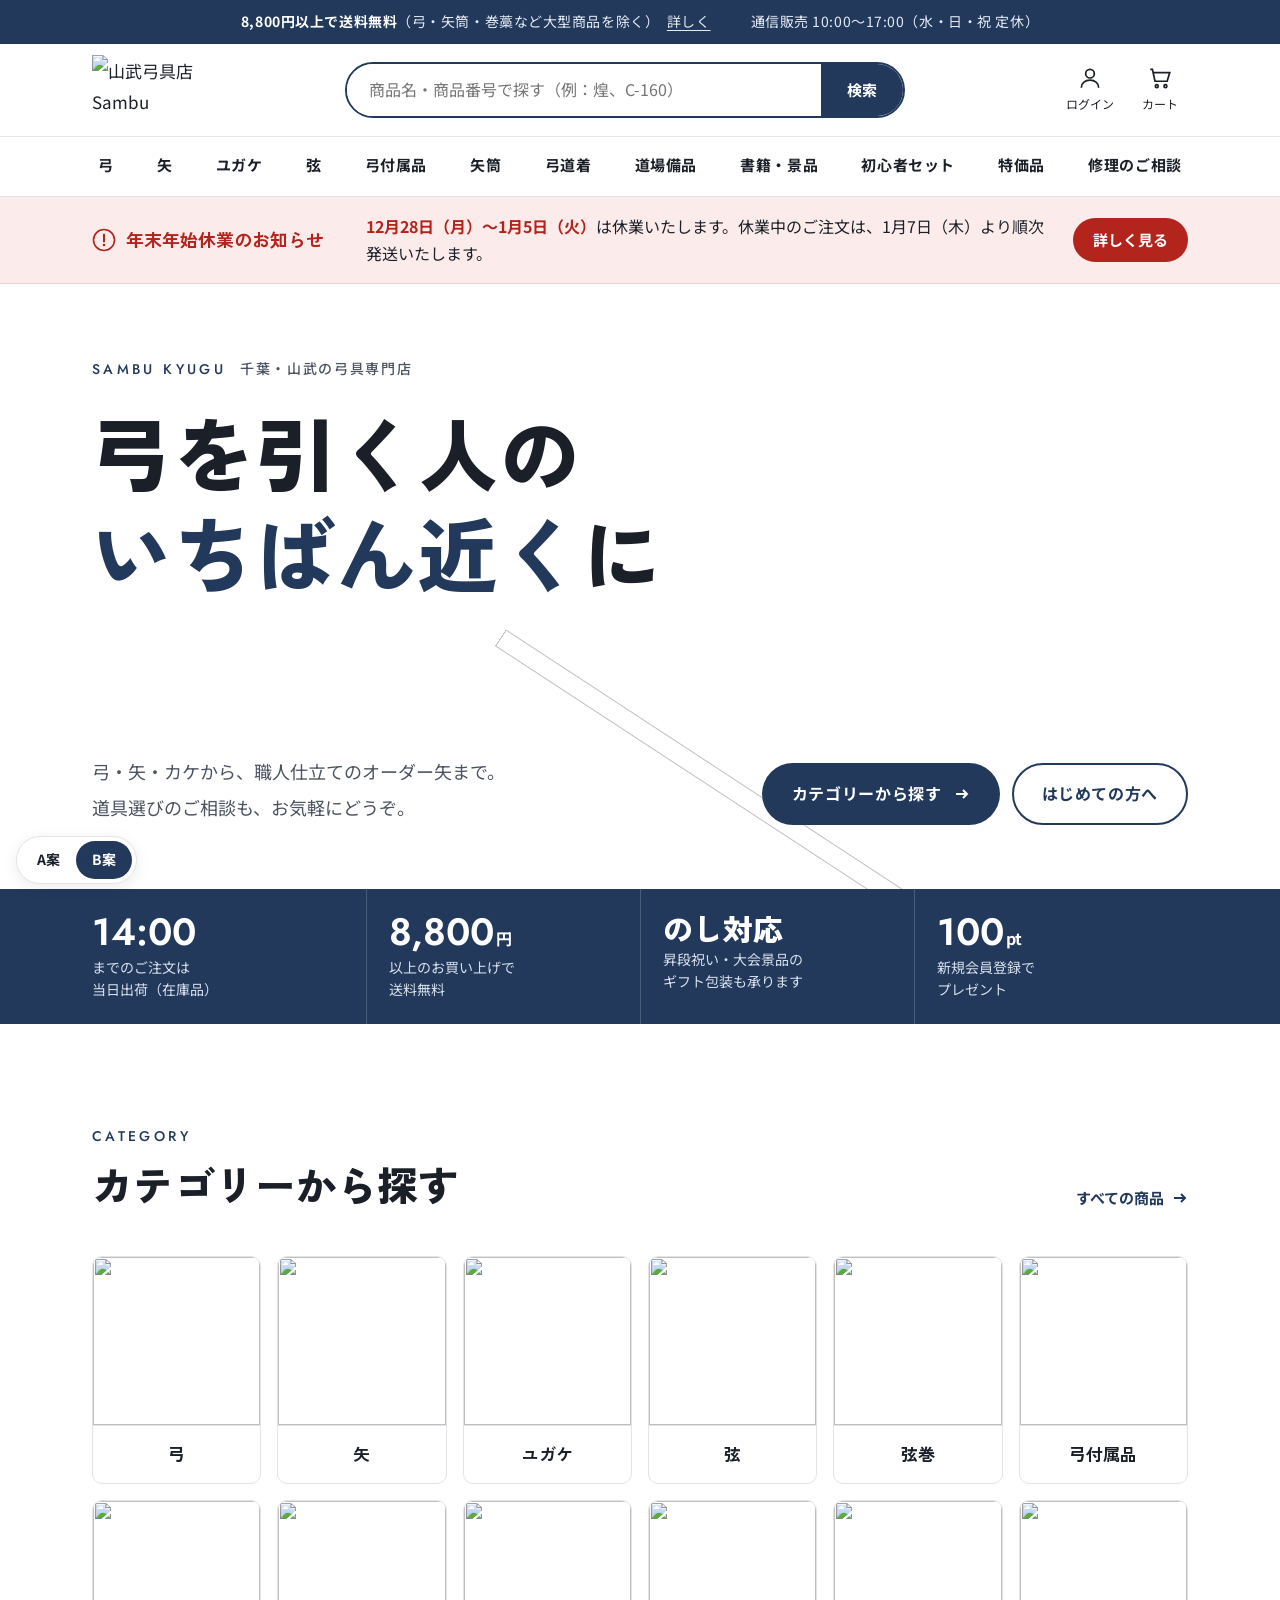
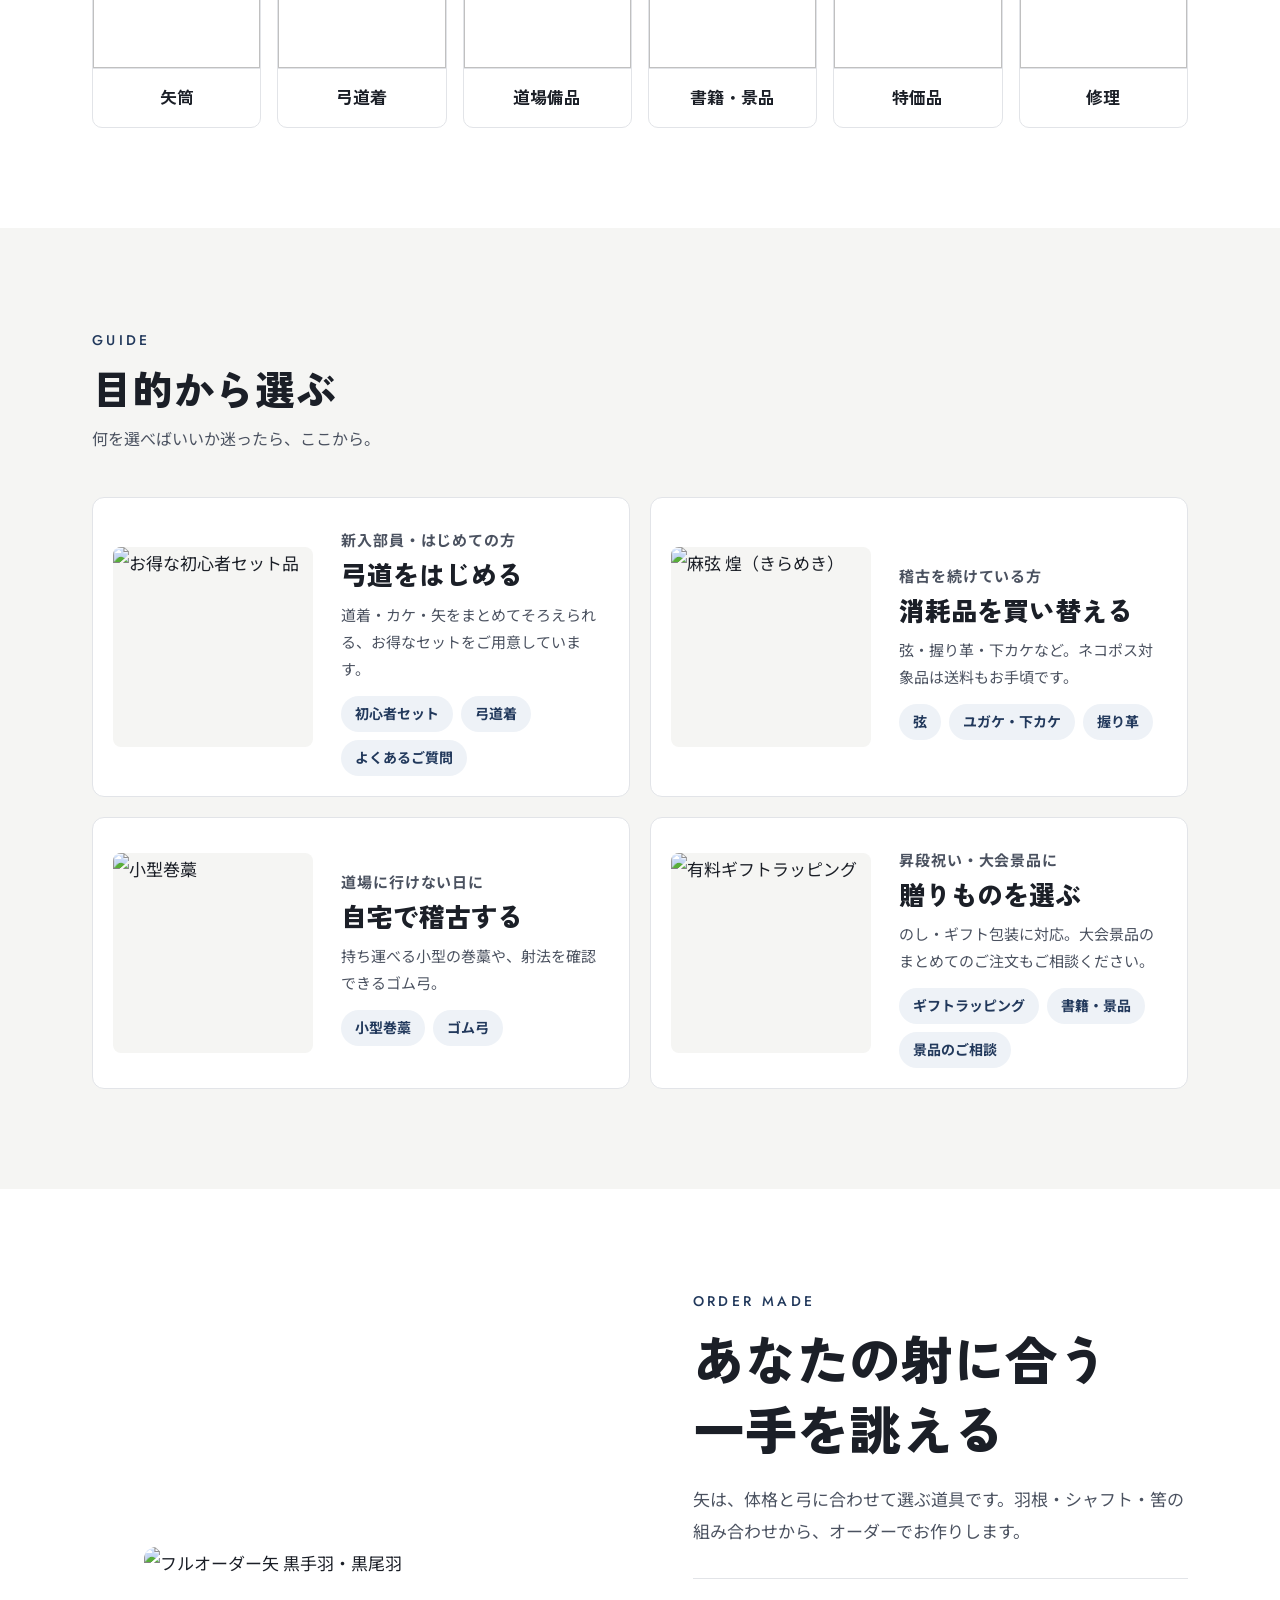
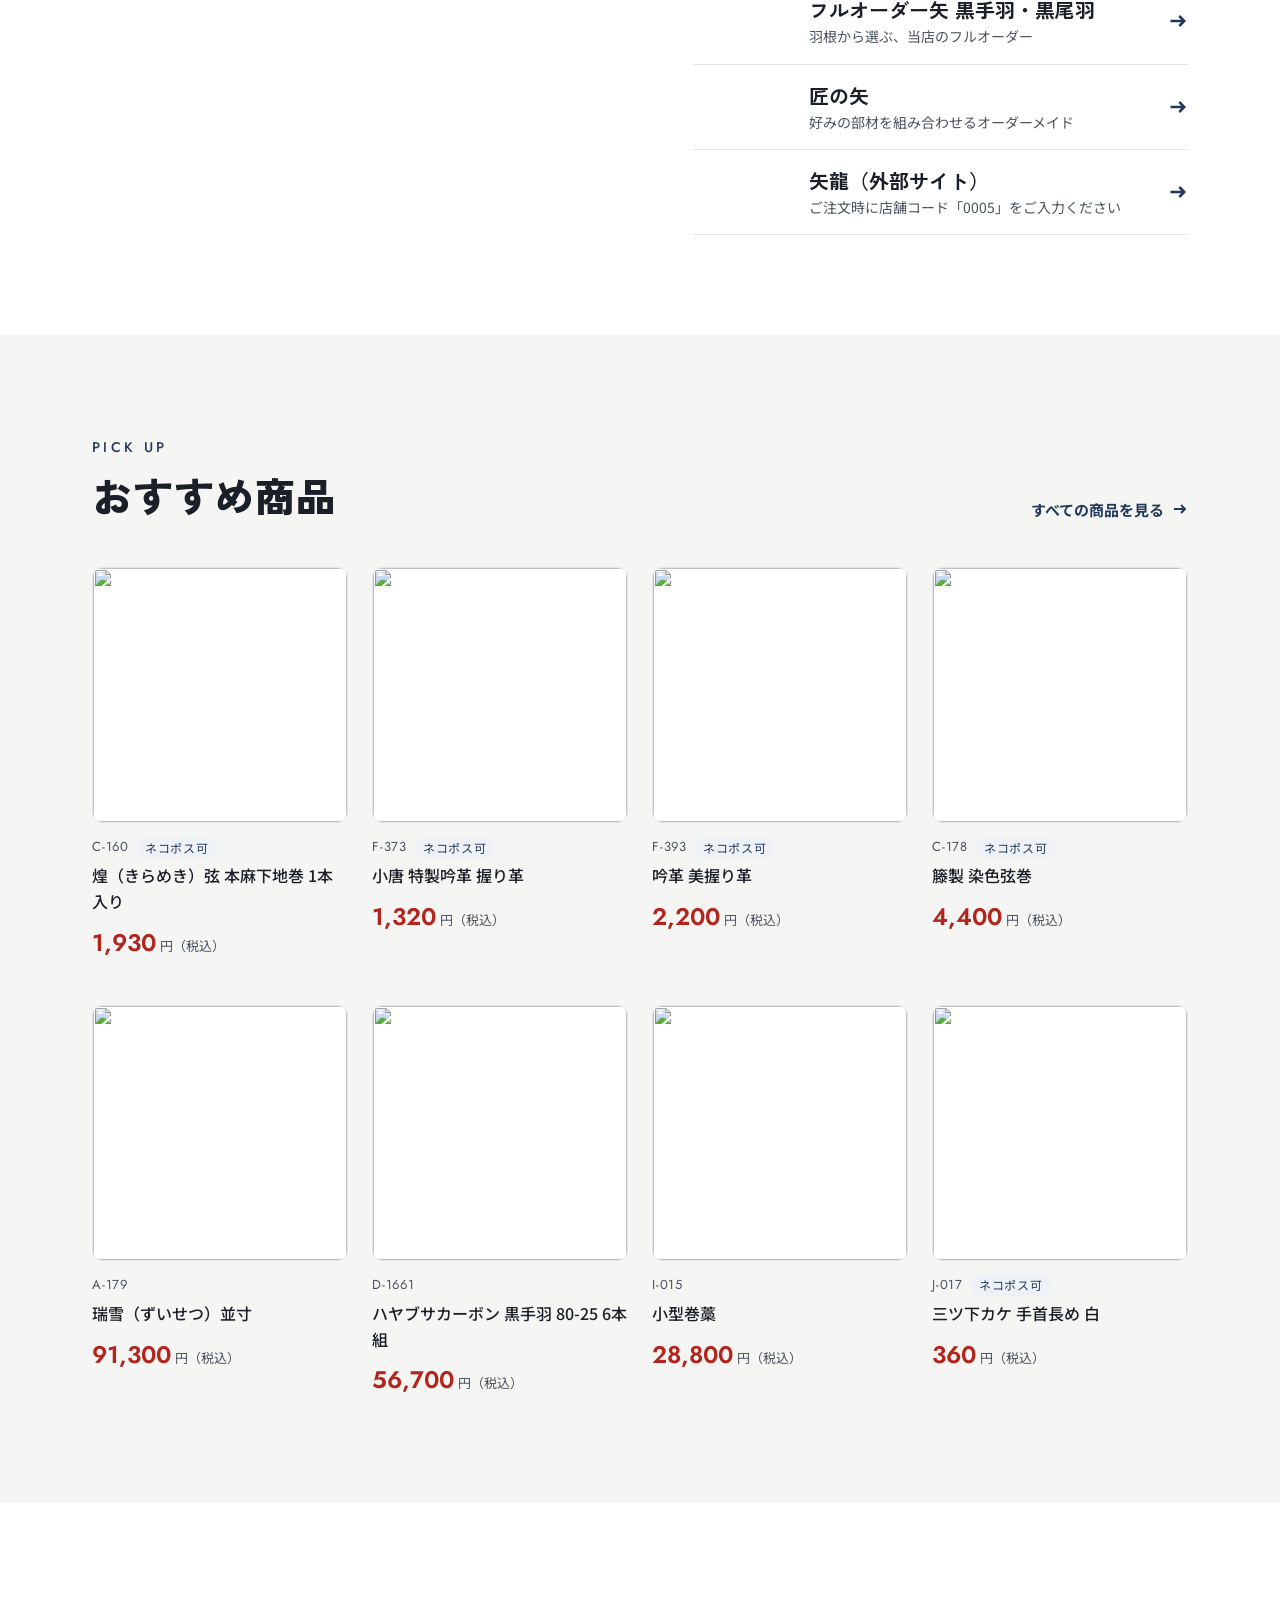
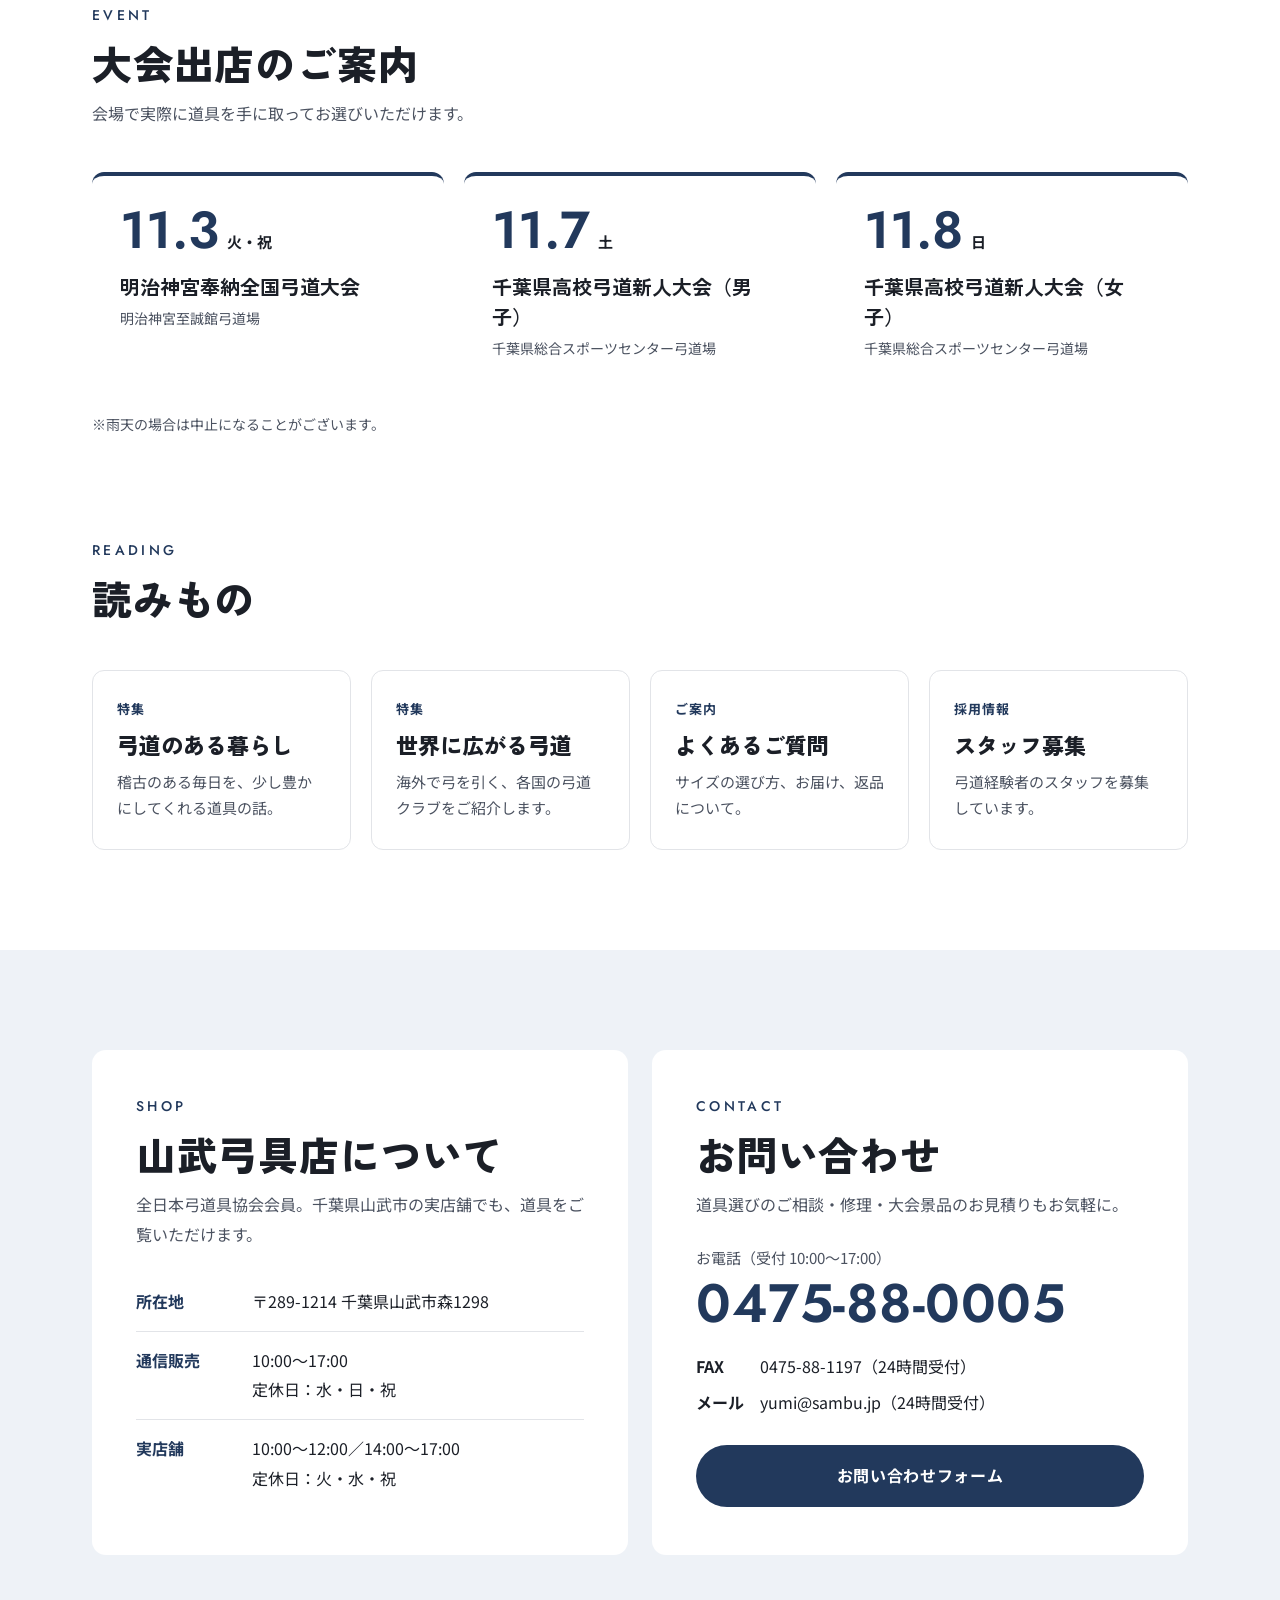
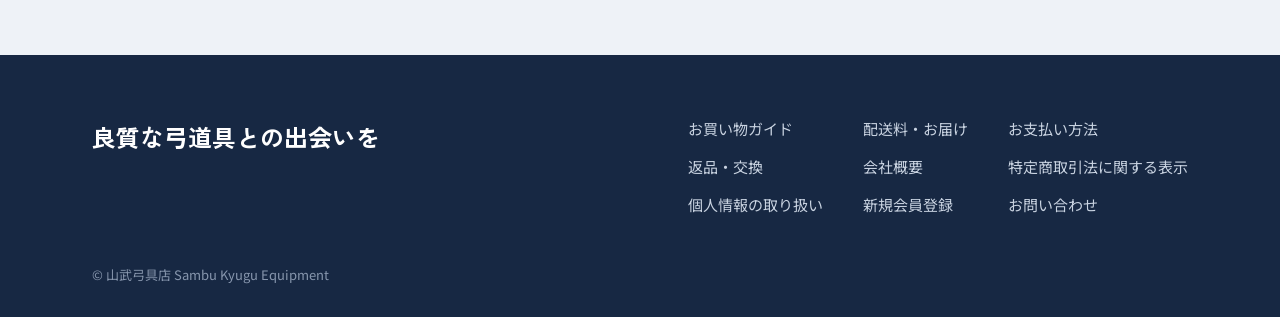
==== b.html @ 07ec1d7b "feat: トップページ リニューアル案Bを追加 白×藍・ゴシックの明るい案。矢が画面を横切るFV、検索を主役にしたヘッダー、 カテゴリーを先頭に配置。A案（index.html）はそのまま残す。  " ====
<!DOCTYPE html>
<html lang="ja">
<head>
<meta charset="UTF-8">
<meta name="viewport" content="width=device-width, initial-scale=1">
<title>弓具の通販 山武弓具店（さんぶきゅうぐてん）｜トップページ リニューアル案 B</title>
<!--
  山武弓具店 トップページ リニューアル案 B
  ・A案（index.html）＝生成り×墨×朱・明朝の格調タイプ
  ・B案（このファイル）＝白×藍・ゴシックで明るく、商品にすぐたどり着けるタイプ
  ・構成要素（お知らせ枠・検索・カテゴリー等）はA案と共通。ショップサーブへの載せ方も同じ
-->
<link rel="preconnect" href="https://fonts.googleapis.com">
<link rel="preconnect" href="https://fonts.gstatic.com" crossorigin>
<link href="https://fonts.googleapis.com/css2?family=Jost:wght@400;500;600&family=Noto+Sans+JP:wght@400;500;700&family=Zen+Kaku+Gothic+New:wght@500;700;900&display=swap" rel="stylesheet">
<style>
:root{
  --ink:#1b1f27;
  --ink-soft:#4b5260;
  --ai:#22395c;
  --ai-deep:#172843;
  --ai-pale:#eef2f7;
  --gray:#f5f5f3;
  --line:#e2e4e8;
  --shu:#b3241c;
  --head:"Zen Kaku Gothic New","Noto Sans JP",sans-serif;
  --sans:"Noto Sans JP",sans-serif;
  --num:"Jost","Noto Sans JP",sans-serif;
  --wrap:1160px;
}
*{box-sizing:border-box;margin:0;padding:0}
html{scroll-behavior:smooth}
body{font-family:var(--sans);font-size:17px;line-height:1.85;color:var(--ink);background:#fff;-webkit-font-smoothing:antialiased}
img{max-width:100%;height:auto;display:block}
a{color:inherit;text-decoration:none}
ul,ol{list-style:none}
.wrap{max-width:var(--wrap);margin:0 auto;padding:0 32px}
.pc{display:inline}.sp{display:none}

/* ---------- お知らせ帯 ---------- */
.notice{background:var(--ai);color:#e6ecf5;font-size:14px;letter-spacing:.04em}
.notice .wrap{display:flex;justify-content:center;gap:40px;padding-top:9px;padding-bottom:9px}
.notice b{color:#fff;font-weight:700}
.notice a{text-decoration:underline;text-underline-offset:3px}

/* ---------- ヘッダー（検索を主役に） ---------- */
.header{background:#fff;border-bottom:1px solid var(--line)}
.header__in{display:grid;grid-template-columns:auto 1fr auto;align-items:center;gap:40px;height:92px}
.header__logo img{height:70px;width:auto}
.header__search{display:flex;max-width:560px;width:100%;justify-self:center;border:2px solid var(--ai);border-radius:999px;overflow:hidden}
.header__search input{flex:1;border:0;font:inherit;font-size:16px;padding:11px 22px;min-width:0;background:#fff}
.header__search button{border:0;background:var(--ai);color:#fff;font:inherit;font-size:15px;font-weight:700;padding:0 26px;cursor:pointer}
.header__util{display:flex;gap:8px;align-items:center}
.header__util a{display:flex;flex-direction:column;align-items:center;font-size:12px;gap:2px;padding:6px 10px;border-radius:6px}
.header__util a:hover{background:var(--ai-pale)}
.header__util svg{width:26px;height:26px}
.header__cart{position:relative}
.menu-btn{display:none}
.gnav{background:#fff;border-bottom:1px solid var(--line)}
.gnav ul{display:flex;justify-content:space-between}
.gnav a{display:block;padding:14px 6px;font-size:15px;font-weight:700;letter-spacing:.04em;border-bottom:3px solid transparent;transition:border-color .2s,color .2s}
.gnav a:hover{color:var(--ai);border-bottom-color:var(--ai)}

/* ---------- 臨時のお知らせ（休業・配送遅延） ---------- */
.alert[hidden]{display:none}
.alert{background:#fbeceb;color:var(--ink);border-bottom:1px solid #f0cfcc}
.alert__in{display:flex;align-items:center;gap:24px;padding-top:16px;padding-bottom:16px}
.alert__label{display:flex;align-items:center;gap:10px;flex:none;width:250px;font-family:var(--head);font-size:18px;font-weight:700;color:var(--shu);white-space:nowrap}
.alert__label svg{width:24px;height:24px;flex:none}
.alert__text{flex:1;font-size:16px;line-height:1.7}
.alert__text b{color:var(--shu)}
.alert__more{flex:none;font-size:15px;font-weight:700;color:#fff;background:var(--shu);padding:8px 20px;border-radius:999px;white-space:nowrap}
.alert--delay{background:var(--ai-pale);border-bottom-color:#d5deea}
.alert--delay .alert__label,.alert--delay .alert__text b{color:var(--ai)}
.alert--delay .alert__more{background:var(--ai)}
.alert--image{background:var(--gray)}
.alert--image a{display:block;max-width:var(--wrap);margin:0 auto}

/* ---------- FV：矢が画面を横切る ---------- */
.fv{position:relative;overflow:hidden;background:#fff;padding:72px 0 64px}
.fv__lead{font-family:var(--num);font-size:14px;font-weight:500;letter-spacing:.24em;color:var(--ai)}
.fv__lead span{font-family:var(--sans);letter-spacing:.12em;color:var(--ink-soft);margin-left:14px}
.fv__title{font-family:var(--head);font-weight:900;font-size:80px;line-height:1.25;letter-spacing:.02em;margin-top:18px}
.fv__title em{font-style:normal;color:var(--ai)}
.fv__band{position:relative;height:200px;margin:-56px 0 8px}
.fv__fly{position:absolute;inset:0;mix-blend-mode:multiply;animation:fly 1.1s cubic-bezier(.15,.75,.25,1) .3s both}
/* 写真は筈（羽根側）が右上・矢尻側が左下。213°回して矢尻を右へ向け、右端から画面の外へ抜けさせる */
.fv__fly img{position:absolute;left:44vw;top:50%;width:54vw;max-width:none;transform:translateY(-50%) rotate(213.2deg)}
.fv .wrap{position:relative;z-index:2}
@keyframes fly{from{transform:translateX(-40vw);opacity:0}50%{opacity:1}to{transform:none;opacity:1}}
.fv__foot{display:flex;justify-content:space-between;align-items:flex-end;gap:40px}
.fv__text{font-size:18px;line-height:2;color:var(--ink-soft)}
.fv__btns{display:flex;gap:12px;flex:none}
.btn{display:inline-flex;align-items:center;justify-content:center;gap:12px;font-size:16px;font-weight:700;letter-spacing:.04em;padding:16px 30px;border-radius:999px;transition:background .2s,color .2s}
.btn svg{width:16px;height:16px;transition:transform .2s}
.btn:hover svg{transform:translateX(4px)}
.btn--ai{background:var(--ai);color:#fff}
.btn--ai:hover{background:var(--ai-deep)}
.btn--line{border:2px solid var(--ai);color:var(--ai);padding:14px 28px}
.btn--line:hover{background:var(--ai);color:#fff}

/* ---------- 安心帯 ---------- */
.promise{background:var(--ai);color:#fff}
.promise ul{display:grid;grid-template-columns:repeat(4,1fr)}
.promise li{display:flex;flex-direction:column;gap:6px;padding:24px 22px;border-left:1px solid rgba(255,255,255,.18)}
.promise li:first-child{border-left:0;padding-left:0}
.promise .num{font-family:var(--num);font-size:38px;font-weight:600;line-height:1;white-space:nowrap}
.promise .num small{font-family:var(--sans);font-size:16px;font-weight:700;margin-left:2px}
.promise .num--jp{font-family:var(--head);font-size:30px;font-weight:900}
.promise p{font-size:14px;line-height:1.55;color:#d9e1ec}

/* ---------- セクション共通 ---------- */
.sec{padding:100px 0}
.sec--gray{background:var(--gray)}
.sec__head{display:flex;align-items:flex-end;justify-content:space-between;gap:24px;margin-bottom:44px}
.sec__en{font-family:var(--num);font-size:14px;font-weight:500;letter-spacing:.24em;color:var(--ai)}
.sec__title{font-family:var(--head);font-weight:900;font-size:40px;line-height:1.4;letter-spacing:.02em;margin-top:6px}
.sec__desc{font-size:16px;color:var(--ink-soft);margin-top:8px}
.more{font-size:15px;font-weight:700;color:var(--ai);display:inline-flex;align-items:center;gap:8px;white-space:nowrap}
.more svg{width:16px;height:16px}

/* ---------- カテゴリー（タイル） ---------- */
.cat__grid{display:grid;grid-template-columns:repeat(6,1fr);gap:16px}
.cat__grid a{display:block;background:#fff;border:1px solid var(--line);border-radius:10px;overflow:hidden;transition:border-color .2s,transform .2s}
.cat__grid a:hover{border-color:var(--ai);transform:translateY(-3px)}
.cat__grid .img{aspect-ratio:1;overflow:hidden}
.cat__grid img{width:100%;height:100%;object-fit:cover}
.cat__grid span{display:block;padding:12px 8px 14px;text-align:center;font-family:var(--head);font-weight:700;font-size:17px;border-top:1px solid var(--line)}

/* ---------- 目的から選ぶ ---------- */
.purpose__grid{display:grid;grid-template-columns:1fr 1fr;gap:20px}
.purpose__item{display:grid;grid-template-columns:200px 1fr;gap:28px;align-items:center;background:#fff;border:1px solid var(--line);border-radius:12px;padding:20px}
.purpose__img{aspect-ratio:1;border-radius:8px;overflow:hidden;background:var(--gray)}
.purpose__img img{width:100%;height:100%;object-fit:cover;transition:transform .5s}
.purpose__item:hover .purpose__img img{transform:scale(1.04)}
.purpose__for{font-size:14px;font-weight:700;color:var(--ai);letter-spacing:.06em}
.purpose__item h3{font-family:var(--head);font-size:26px;font-weight:900;line-height:1.45;margin-top:2px}
.purpose__item p{font-size:15px;line-height:1.8;color:var(--ink-soft);margin-top:8px}
.purpose__links{display:flex;flex-wrap:wrap;gap:8px;margin-top:14px}
.purpose__links a{font-size:14px;font-weight:700;color:var(--ai);background:var(--ai-pale);padding:5px 14px;border-radius:999px;transition:background .2s,color .2s}
.purpose__links a:hover{background:var(--ai);color:#fff}

/* ---------- オーダー矢 ---------- */
.order__in{display:grid;grid-template-columns:1.1fr 1fr;gap:56px;align-items:center}
.order__main{justify-self:center;max-width:440px;width:100%}
.order__main img{border-radius:12px;width:100%}
.order__title{font-family:var(--head);font-weight:900;font-size:52px;line-height:1.35;margin-top:8px}
.order__text{margin-top:20px;color:var(--ink-soft)}
.order__list{margin-top:32px;border-top:1px solid var(--line)}
.order__list a{display:grid;grid-template-columns:96px 1fr auto;gap:20px;align-items:center;padding:16px 0;border-bottom:1px solid var(--line)}
.order__list img{border-radius:8px}
.order__list h3{font-family:var(--head);font-size:20px;font-weight:700;line-height:1.5}
.order__list p{font-size:14px;color:var(--ink-soft);line-height:1.6}
.order__list svg{width:20px;height:20px;color:var(--ai);transition:transform .2s}
.order__list a:hover svg{transform:translateX(4px)}

/* ---------- おすすめ商品 ---------- */
.items{display:grid;grid-template-columns:repeat(4,1fr);gap:40px 24px}
.items a{display:block}
.items .img{aspect-ratio:1;background:#fff;border:1px solid var(--line);border-radius:10px;overflow:hidden}
.items .img img{width:100%;height:100%;object-fit:contain;transition:transform .4s}
.items a:hover .img img{transform:scale(1.04)}
.items .code{font-family:var(--num);font-size:13px;color:var(--ink-soft);letter-spacing:.06em;margin-top:12px;display:flex;gap:8px;align-items:center}
.items .tag{font-family:var(--sans);font-size:12px;color:var(--ai);background:var(--ai-pale);padding:0 8px;line-height:1.8;border-radius:999px}
.items h3{font-size:16px;font-weight:500;line-height:1.6;margin-top:4px;display:-webkit-box;-webkit-box-orient:vertical;-webkit-line-clamp:2;overflow:hidden}
.items .price{font-family:var(--num);font-size:24px;font-weight:600;margin-top:6px;color:var(--shu)}
.items .price small{font-family:var(--sans);font-size:13px;margin-left:4px;color:var(--ink-soft);font-weight:400}

/* ---------- 大会出店 ---------- */
.event__grid{display:grid;grid-template-columns:repeat(3,1fr);gap:20px}
.event__grid li{background:#fff;border-radius:12px;padding:28px 28px 30px;border-top:4px solid var(--ai)}
.event__date{font-family:var(--num);font-size:52px;font-weight:600;line-height:1;color:var(--ai)}
.event__date small{font-family:var(--sans);font-size:15px;font-weight:700;margin-left:8px;color:var(--ink)}
.event__name{font-family:var(--head);font-size:20px;font-weight:700;line-height:1.5;margin-top:16px}
.event__place{font-size:14px;color:var(--ink-soft);margin-top:4px}
.event__note{margin-top:20px;font-size:14px;color:var(--ink-soft)}

/* ---------- 読みもの ---------- */
.read__grid{display:grid;grid-template-columns:repeat(4,1fr);gap:20px}
.read__grid a{display:flex;flex-direction:column;gap:8px;padding:26px 24px 28px;border:1px solid var(--line);border-radius:12px;transition:border-color .2s}
.read__grid a:hover{border-color:var(--ai)}
.read__grid .kind{font-size:13px;font-weight:700;color:var(--ai);letter-spacing:.08em}
.read__grid h3{font-family:var(--head);font-size:22px;font-weight:900;line-height:1.45}
.read__grid p{font-size:15px;color:var(--ink-soft);line-height:1.75}

/* ---------- 店舗・お問い合わせ ---------- */
.shop{background:var(--ai-pale)}
.shop__in{display:grid;grid-template-columns:1fr 1fr;gap:24px}
.shop__box{background:#fff;border-radius:14px;padding:44px 44px 48px}
.shop__table{margin-top:24px}
.shop__table div{display:grid;grid-template-columns:100px 1fr;gap:16px;padding:14px 0;border-bottom:1px solid var(--line);font-size:16px}
.shop__table div:last-child{border-bottom:0}
.shop__table dt{font-weight:700;color:var(--ai)}
.shop__tel{margin-top:24px}
.shop__tel .label{font-size:15px;color:var(--ink-soft)}
.shop__tel .num{font-family:var(--num);font-size:54px;font-weight:600;letter-spacing:.01em;line-height:1.2;display:block;color:var(--ai)}
.shop__sub{margin-top:16px;display:grid;gap:6px;font-size:16px}
.shop__sub span{display:inline-block;width:64px;font-weight:700}
.shop__box .btn{margin-top:28px;width:100%}

/* ---------- フッター ---------- */
.footer{background:var(--ai-deep);color:#c9d3e1;padding:60px 0 30px;font-size:15px}
.footer__in{display:flex;justify-content:space-between;gap:40px;flex-wrap:wrap}
.footer__copy{font-family:var(--head);font-size:24px;font-weight:700;color:#fff}
.footer__links{display:grid;grid-template-columns:repeat(3,auto);gap:10px 40px}
.footer__links a:hover{color:#fff}
.footer small{display:block;margin-top:44px;font-size:13px;color:#8796ad}

/* 打合せ用：A案・B案の切り替え（本番では削除） */
.switch{position:fixed;left:16px;bottom:16px;z-index:60;display:flex;background:#fff;border:1px solid var(--line);border-radius:999px;padding:4px;font-size:14px;font-weight:700;box-shadow:0 4px 16px rgba(0,0,0,.08)}
.switch a{padding:6px 16px;border-radius:999px}
.switch .is-current{background:var(--ai);color:#fff}

/* ================= スマホ ================= */
@media (max-width:767px){
  body{font-size:16px}
  .wrap{padding:0 20px}
  .pc{display:none}.sp{display:inline}

  .notice{font-size:13px}
  .notice .wrap{flex-direction:column;gap:0;text-align:center;padding-top:6px;padding-bottom:6px}
  .notice .wrap > span:last-child{display:none}

  #top{position:sticky;top:0;z-index:50}
  .header__in{grid-template-columns:auto 1fr;height:64px;gap:12px}
  .header__logo img{height:48px}
  .header__search{display:none}
  .header__util{justify-self:end;gap:0}
  .header__util .txt{display:none}
  .header__util a{padding:8px}
  .menu-btn{display:flex;flex-direction:column;justify-content:center;gap:6px;width:44px;height:44px;border:0;background:none;cursor:pointer;padding:10px}
  .menu-btn i{display:block;height:2px;background:var(--ink);transition:transform .25s,opacity .25s}
  .is-open .menu-btn i:nth-child(1){transform:translateY(8px) rotate(45deg)}
  .is-open .menu-btn i:nth-child(2){opacity:0}
  .is-open .menu-btn i:nth-child(3){transform:translateY(-8px) rotate(-45deg)}
  .sp-search{display:flex;margin:0 20px 12px;border:2px solid var(--ai);border-radius:999px;overflow:hidden}
  .sp-search input{flex:1;border:0;font:inherit;font-size:16px;padding:9px 16px;min-width:0}
  .sp-search button{border:0;background:var(--ai);color:#fff;font:inherit;font-weight:700;padding:0 18px}

  .gnav{display:none;position:fixed;top:64px;left:0;right:0;bottom:0;overflow-y:auto;z-index:49;border:0}
  .is-open .gnav{display:block}
  .gnav .wrap{padding:0}
  .gnav ul{display:grid;grid-template-columns:1fr 1fr}
  .gnav li{border-top:1px solid var(--line)}
  .gnav li:nth-child(odd){border-right:1px solid var(--line)}
  .gnav a{padding:16px 20px;font-size:16px;border-bottom:0}

  .alert__in{flex-wrap:wrap;gap:6px 16px;padding-top:14px;padding-bottom:16px}
  .alert__label{width:100%;font-size:17px}
  .alert__text{flex:1 1 100%;font-size:15px}
  .alert__more{margin-top:4px}

  .fv{padding:40px 0 48px}
  .fv__lead span{display:block;margin:4px 0 0}
  .fv__title{font-size:44px;line-height:1.3;margin-top:14px}
  .fv__band{height:170px;margin:0 0 4px}
  .fv__fly img{left:14vw;width:104vw}
  .fv__foot{flex-direction:column;align-items:stretch;gap:24px}
  .fv__text{font-size:16px}
  .fv__btns{flex-direction:column}

  .promise ul{grid-template-columns:1fr 1fr}
  .promise li{flex-direction:column;align-items:flex-start;gap:6px;padding:20px 14px;border-left:0}
  .promise li:nth-child(odd){border-right:1px solid rgba(255,255,255,.18);padding-left:0}
  .promise li:nth-child(-n+2){border-bottom:1px solid rgba(255,255,255,.18)}
  .promise .num{font-size:30px}
  .promise .num--jp{font-size:24px}
  .promise p{font-size:13px}

  .sec{padding:72px 0}
  .sec__head{flex-direction:column;align-items:flex-start;margin-bottom:28px;gap:12px}
  .sec__title{font-size:30px}

  .cat__grid{grid-template-columns:repeat(3,1fr);gap:10px}
  .cat__grid span{font-size:14px;padding:8px 4px 10px}

  .purpose__grid{grid-template-columns:1fr;gap:14px}
  .purpose__item{grid-template-columns:104px 1fr;gap:16px;padding:14px;align-items:start}
  .purpose__item h3{font-size:20px}
  .purpose__item p{font-size:14px}
  .purpose__links{grid-column:1 / -1;margin-top:4px}

  .order__in{grid-template-columns:1fr;gap:32px}
  .order__title{font-size:34px}
  .order__list a{grid-template-columns:72px 1fr auto;gap:14px}
  .order__list h3{font-size:17px}
  .order__list p{font-size:13px}

  .items{grid-template-columns:1fr 1fr;gap:32px 14px}
  .items h3{font-size:15px}
  .items .price{font-size:20px}

  .event__grid{grid-template-columns:1fr;gap:12px}
  .event__grid li{padding:20px 22px 22px;display:grid;grid-template-columns:auto 1fr;gap:4px 20px;align-items:center}
  .event__date{font-size:38px;grid-row:span 2}
  .event__date small{display:block;margin:6px 0 0;font-size:13px}
  .event__name{font-size:17px;margin-top:0}

  .read__grid{grid-template-columns:1fr 1fr;gap:12px}
  .read__grid a{padding:18px 16px 20px}
  .read__grid h3{font-size:18px}
  .read__grid p{font-size:13px}

  .shop__in{grid-template-columns:1fr}
  .shop__box{padding:28px 22px 32px}
  .shop__table div{grid-template-columns:80px 1fr;font-size:15px}
  .shop__tel .num{font-size:40px}

  .footer__links{grid-template-columns:1fr 1fr}
  .switch{left:auto;right:12px;bottom:12px;font-size:13px}
}
@media (min-width:768px){.sp-search{display:none}}
@media (prefers-reduced-motion:reduce){
  .fv__fly{animation:none}
  *{transition:none!important}
}
</style>
</head>
<body>

<div class="notice">
  <div class="wrap">
    <span><b>8,800円以上で送料無料</b>（弓・矢筒・巻藁など大型商品を除く）　<a href="https://www.sambu.jp/hpgen/HPB/shop/shoppinguide.html">詳しく</a></span>
    <span>通信販売 10:00〜17:00（水・日・祝 定休）</span>
  </div>
</div>

<div id="top">
<header class="header">
  <div class="wrap header__in">
    <a class="header__logo" href="https://www.sambu.jp/"><img src="https://www.sambu.jp/img/logo.jpg" alt="山武弓具店 Sambu Kyugu Equipment" width="207" height="142"></a>
    <form class="header__search" action="https://www.sambu.jp/SHOP/list.php" method="get">
      <input type="search" name="Search" placeholder="商品名・商品番号で探す（例：煌、C-160）" aria-label="商品を検索">
      <button type="submit">検索</button>
    </form>
    <div class="header__util">
      <a href="https://www.sambu.jp/CART/login.php"><svg viewBox="0 0 24 24" fill="none" stroke="currentColor" stroke-width="1.6"><circle cx="12" cy="8" r="4"/><path d="M4 21c0-4.4 3.6-7 8-7s8 2.6 8 7"/></svg><span class="txt">ログイン</span></a>
      <a class="header__cart" href="https://www.sambu.jp/CART/cart.php"><svg viewBox="0 0 24 24" fill="none" stroke="currentColor" stroke-width="1.6"><path d="M3 4h2l2.4 11h11.2L21 7H6.3"/><circle cx="9" cy="19.5" r="1.3"/><circle cx="17" cy="19.5" r="1.3"/></svg><span class="txt">カート</span></a>
      <button class="menu-btn" type="button" aria-label="メニュー" aria-expanded="false"><i></i><i></i><i></i></button>
    </div>
  </div>
  <form class="sp-search" action="https://www.sambu.jp/SHOP/list.php" method="get">
    <input type="search" name="Search" placeholder="商品名・商品番号で探す" aria-label="商品を検索">
    <button type="submit">検索</button>
  </form>
</header>
<nav class="gnav" aria-label="カテゴリー">
  <div class="wrap">
    <ul>
      <li><a href="https://www.sambu.jp/SHOP/201260/list.html">弓</a></li>
      <li><a href="https://www.sambu.jp/SHOP/1142981/list.html">矢</a></li>
      <li><a href="https://www.sambu.jp/SHOP/201254/list.html">ユガケ</a></li>
      <li><a href="https://www.sambu.jp/SHOP/199569/list.html">弦</a></li>
      <li><a href="https://www.sambu.jp/SHOP/201252/list.html">弓付属品</a></li>
      <li><a href="https://www.sambu.jp/SHOP/201249/list.html">矢筒</a></li>
      <li><a href="https://www.sambu.jp/SHOP/201253/list.html">弓道着</a></li>
      <li><a href="https://www.sambu.jp/SHOP/201250/list.html">道場備品</a></li>
      <li><a href="https://www.sambu.jp/SHOP/1105237/list.html">書籍・景品</a></li>
      <li><a href="https://www.sambu.jp/SHOP/928965/list.html">初心者セット</a></li>
      <li><a href="https://www.sambu.jp/SHOP/1176195/list.html">特価品</a></li>
      <li><a href="https://www.sambu.jp/FORM/contact.cgi">修理のご相談</a></li>
    </ul>
  </div>
</nav>
</div>

<!-- 臨時のお知らせ（使い方はA案 index.html と同じ：hidden で出し入れ／data-until の翌日から自動で非表示） -->
<div class="alerts">
  <aside class="alert" data-until="2027-01-05" aria-label="重要なお知らせ">
    <div class="wrap alert__in">
      <p class="alert__label"><svg viewBox="0 0 24 24" aria-hidden="true"><circle cx="12" cy="12" r="10.5" fill="none" stroke="currentColor" stroke-width="1.6"/><path d="M12 6.5v7" stroke="currentColor" stroke-width="2" stroke-linecap="round"/><circle cx="12" cy="17" r="1.3" fill="currentColor"/></svg>年末年始休業のお知らせ</p>
      <p class="alert__text"><b>12月28日（月）〜1月5日（火）</b>は休業いたします。休業中のご注文は、1月7日（木）より順次発送いたします。</p>
      <a class="alert__more" href="https://www.sambu.jp/hpgen/HPB/entries/31.html">詳しく見る</a>
    </div>
  </aside>
  <aside class="alert alert--delay" data-until="2026-10-10" aria-label="配送のお知らせ" hidden>
    <div class="wrap alert__in">
      <p class="alert__label"><svg viewBox="0 0 24 24" aria-hidden="true"><path d="M2 6h12v10H2zM14 10h4.5L22 13.5V16h-8z" fill="none" stroke="currentColor" stroke-width="1.6" stroke-linejoin="round"/><circle cx="6" cy="17.5" r="1.8" fill="currentColor"/><circle cx="18" cy="17.5" r="1.8" fill="currentColor"/></svg>配送遅延のお知らせ</p>
      <p class="alert__text">台風の影響により、<b>九州・沖縄方面</b>へのお届けに遅れが生じております。ご迷惑をおかけし申し訳ございません。</p>
      <a class="alert__more" href="https://www.sambu.jp/hpgen/HPB/entries/26.html">詳しく見る</a>
    </div>
  </aside>
</div>
<script>
(function(){
  var today=new Date(); today.setHours(0,0,0,0);
  var list=document.querySelectorAll('.alert[data-until]');
  for(var i=0;i<list.length;i++){
    var p=list[i].getAttribute('data-until').split('-');
    if(today>new Date(+p[0],+p[1]-1,+p[2])){list[i].hidden=true}
  }
})();
</script>

<main>

<!-- FV -->
<section class="fv">
  <div class="wrap">
    <p class="fv__lead">SAMBU KYUGU<span>千葉・山武の弓具専門店</span></p>
    <h1 class="fv__title">弓を引く人の<br><em>いちばん近く</em>に</h1>
  </div>
  <div class="fv__band" aria-hidden="true">
    <div class="fv__fly"><img src="https://www.sambu.jp/pic-labo/D-1661-1.jpg" alt="" width="1500" height="1000"></div>
  </div>
  <div class="wrap fv__foot">
    <p class="fv__text">弓・矢・カケから、<br class="sp">職人仕立てのオーダー矢まで。<br>道具選びのご相談も、お気軽にどうぞ。</p>
    <div class="fv__btns">
      <a class="btn btn--ai" href="#cat">カテゴリーから探す<svg viewBox="0 0 16 16" fill="none" stroke="currentColor" stroke-width="2"><path d="M2 8h11M9 4l4 4-4 4"/></svg></a>
      <a class="btn btn--line" href="#purpose">はじめての方へ</a>
    </div>
  </div>
</section>

<section class="promise" aria-label="当店のサービス">
  <div class="wrap">
    <ul>
      <li><span class="num">14:00</span><p>までのご注文は<br>当日出荷（在庫品）</p></li>
      <li><span class="num">8,800<small>円</small></span><p>以上のお買い上げで<br>送料無料</p></li>
      <li><span class="num num--jp">のし対応</span><p>昇段祝い・大会景品の<br>ギフト包装も承ります</p></li>
      <li><span class="num">100<small>pt</small></span><p>新規会員登録で<br>プレゼント</p></li>
    </ul>
  </div>
</section>

<!-- カテゴリー（B案では最初に） -->
<section class="sec" id="cat">
  <div class="wrap">
    <div class="sec__head">
      <div>
        <p class="sec__en">CATEGORY</p>
        <h2 class="sec__title">カテゴリーから探す</h2>
      </div>
      <a class="more" href="https://www.sambu.jp/SHOP/list.cgi">すべての商品<svg viewBox="0 0 16 16" fill="none" stroke="currentColor" stroke-width="2"><path d="M2 8h11M9 4l4 4-4 4"/></svg></a>
    </div>
    <ul class="cat__grid">
      <li><a href="https://www.sambu.jp/SHOP/201260/list.html"><div class="img"><img src="https://www.sambu.jp/img/cate_yumi.jpg" alt="" loading="lazy"></div><span>弓</span></a></li>
      <li><a href="https://www.sambu.jp/SHOP/1142981/list.html"><div class="img"><img src="https://www.sambu.jp/img/cate_ya.jpg" alt="" loading="lazy"></div><span>矢</span></a></li>
      <li><a href="https://www.sambu.jp/SHOP/201254/list.html"><div class="img"><img src="https://www.sambu.jp/img/cate_yukage.jpg" alt="" loading="lazy"></div><span>ユガケ</span></a></li>
      <li><a href="https://www.sambu.jp/SHOP/199569/list.html"><div class="img"><img src="https://www.sambu.jp/img/cate_tsuru.jpg" alt="" loading="lazy"></div><span>弦</span></a></li>
      <li><a href="https://www.sambu.jp/SHOP/199569/201243/list.html"><div class="img"><img src="https://www.sambu.jp/img/cate_tsurumaki.jpg" alt="" loading="lazy"></div><span>弦巻</span></a></li>
      <li><a href="https://www.sambu.jp/SHOP/201252/list.html"><div class="img"><img src="https://www.sambu.jp/img/cate_yumifu.jpg" alt="" loading="lazy"></div><span>弓付属品</span></a></li>
      <li><a href="https://www.sambu.jp/SHOP/201249/list.html"><div class="img"><img src="https://www.sambu.jp/img/cate_yatutu.jpg" alt="" loading="lazy"></div><span>矢筒</span></a></li>
      <li><a href="https://www.sambu.jp/SHOP/201253/list.html"><div class="img"><img src="https://www.sambu.jp/img/cate_yumigi.jpg" alt="" loading="lazy"></div><span>弓道着</span></a></li>
      <li><a href="https://www.sambu.jp/SHOP/201250/list.html"><div class="img"><img src="https://www.sambu.jp/img/cate_bihin.jpg" alt="" loading="lazy"></div><span>道場備品</span></a></li>
      <li><a href="https://www.sambu.jp/SHOP/1105237/list.html"><div class="img"><img src="https://www.sambu.jp/img/cate_keihin.jpg" alt="" loading="lazy"></div><span>書籍・景品</span></a></li>
      <li><a href="https://www.sambu.jp/SHOP/1176195/list.html"><div class="img"><img src="https://www.sambu.jp/img/cate_sale.jpg" alt="" loading="lazy"></div><span>特価品</span></a></li>
      <li><a href="https://www.sambu.jp/FORM/contact.cgi"><div class="img"><img src="https://www.sambu.jp/img/cate_repairs.jpg" alt="" loading="lazy"></div><span>修理</span></a></li>
    </ul>
  </div>
</section>

<!-- 目的から選ぶ -->
<section class="sec sec--gray" id="purpose">
  <div class="wrap">
    <div class="sec__head">
      <div>
        <p class="sec__en">GUIDE</p>
        <h2 class="sec__title">目的から選ぶ</h2>
        <p class="sec__desc">何を選べばいいか迷ったら、ここから。</p>
      </div>
    </div>
    <div class="purpose__grid">
      <div class="purpose__item">
        <a class="purpose__img" href="https://www.sambu.jp/SHOP/928965/list.html"><img src="https://www.sambu.jp/img/item_kyudoset.jpg" alt="お得な初心者セット品" loading="lazy"></a>
        <div>
          <p class="purpose__for">新入部員・はじめての方</p>
          <h3>弓道をはじめる</h3>
          <p>道着・カケ・矢をまとめてそろえられる、お得なセットをご用意しています。</p>
          <div class="purpose__links"><a href="https://www.sambu.jp/SHOP/928965/list.html">初心者セット</a><a href="https://www.sambu.jp/SHOP/201253/list.html">弓道着</a><a href="https://www.sambu.jp/hpgen/HPB/entries/32.html">よくあるご質問</a></div>
        </div>
      </div>
      <div class="purpose__item">
        <a class="purpose__img" href="https://www.sambu.jp/SHOP/199569/list.html"><img src="https://www.sambu.jp/img/item_kirameki.jpg" alt="麻弦 煌（きらめき）" loading="lazy"></a>
        <div>
          <p class="purpose__for">稽古を続けている方</p>
          <h3>消耗品を買い替える</h3>
          <p>弦・握り革・下カケなど。ネコポス対象品は送料もお手頃です。</p>
          <div class="purpose__links"><a href="https://www.sambu.jp/SHOP/199569/list.html">弦</a><a href="https://www.sambu.jp/SHOP/201254/list.html">ユガケ・下カケ</a><a href="https://www.sambu.jp/SHOP/201252/list.html">握り革</a></div>
        </div>
      </div>
      <div class="purpose__item">
        <a class="purpose__img" href="https://www.sambu.jp/SHOP/I-015.html"><img src="https://www.sambu.jp/img/item_kogatamakiwara.jpg" alt="小型巻藁" loading="lazy"></a>
        <div>
          <p class="purpose__for">道場に行けない日に</p>
          <h3>自宅で稽古する</h3>
          <p>持ち運べる小型の巻藁や、射法を確認できるゴム弓。</p>
          <div class="purpose__links"><a href="https://www.sambu.jp/SHOP/I-015.html">小型巻藁</a><a href="https://www.sambu.jp/SHOP/keyword/gomuyumi">ゴム弓</a></div>
        </div>
      </div>
      <div class="purpose__item">
        <a class="purpose__img" href="https://www.sambu.jp/SHOP/wp-cha.html"><img src="https://www.sambu.jp/img/service_gift.jpg" alt="有料ギフトラッピング" loading="lazy"></a>
        <div>
          <p class="purpose__for">昇段祝い・大会景品に</p>
          <h3>贈りものを選ぶ</h3>
          <p>のし・ギフト包装に対応。大会景品のまとめてのご注文もご相談ください。</p>
          <div class="purpose__links"><a href="https://www.sambu.jp/SHOP/wp-cha.html">ギフトラッピング</a><a href="https://www.sambu.jp/SHOP/1105237/list.html">書籍・景品</a><a href="https://www.sambu.jp/FORM/contact.cgi">景品のご相談</a></div>
        </div>
      </div>
    </div>
  </div>
</section>

<!-- オーダー矢 -->
<section class="sec" id="order">
  <div class="wrap order__in">
    <a class="order__main" href="https://www.sambu.jp/SHOP/1142981/1171199/list.html"><img src="https://www.sambu.jp/img/item_order_kuro.jpg" alt="フルオーダー矢 黒手羽・黒尾羽" loading="lazy"></a>
    <div>
      <p class="sec__en">ORDER MADE</p>
      <h2 class="order__title">あなたの射に合う<br>一手を誂える</h2>
      <p class="order__text">矢は、体格と弓に合わせて選ぶ道具です。羽根・シャフト・筈の組み合わせから、オーダーでお作りします。</p>
      <div class="order__list">
        <a href="https://www.sambu.jp/SHOP/1142981/1171199/list.html"><img src="https://www.sambu.jp/img/item_order_kuro.jpg" alt="" loading="lazy"><div><h3>フルオーダー矢 黒手羽・黒尾羽</h3><p>羽根から選ぶ、当店のフルオーダー</p></div><svg viewBox="0 0 16 16" fill="none" stroke="currentColor" stroke-width="2"><path d="M2 8h11M9 4l4 4-4 4"/></svg></a>
        <a href="#"><img src="https://www.sambu.jp/img/item_takumi.jpg" alt="" loading="lazy"><div><h3>匠の矢</h3><p>好みの部材を組み合わせるオーダーメイド</p></div><svg viewBox="0 0 16 16" fill="none" stroke="currentColor" stroke-width="2"><path d="M2 8h11M9 4l4 4-4 4"/></svg></a>
        <a href="https://customize.koyamaya.com/" target="_blank" rel="noopener"><img src="https://www.sambu.jp/img/shinryu_bn.jpg" alt="" loading="lazy"><div><h3>矢龍（外部サイト）</h3><p>ご注文時に店舗コード「0005」をご入力ください</p></div><svg viewBox="0 0 16 16" fill="none" stroke="currentColor" stroke-width="2"><path d="M2 8h11M9 4l4 4-4 4"/></svg></a>
      </div>
    </div>
  </div>
</section>

<!-- おすすめ商品 -->
<section class="sec sec--gray">
  <div class="wrap">
    <div class="sec__head">
      <div>
        <p class="sec__en">PICK UP</p>
        <h2 class="sec__title">おすすめ商品</h2>
      </div>
      <a class="more" href="https://www.sambu.jp/SHOP/list.cgi">すべての商品を見る<svg viewBox="0 0 16 16" fill="none" stroke="currentColor" stroke-width="2"><path d="M2 8h11M9 4l4 4-4 4"/></svg></a>
    </div>
    <ul class="items">
      <li><a href="https://www.sambu.jp/SHOP/C-160.html"><div class="img"><img src="https://www.sambu.jp/pic-labo/c-160.jpg" alt="" loading="lazy"></div><p class="code">C-160<span class="tag">ネコポス可</span></p><h3>煌（きらめき）弦 本麻下地巻 1本入り</h3><p class="price">1,930<small>円（税込）</small></p></a></li>
      <li><a href="https://www.sambu.jp/SHOP/F-373.html"><div class="img"><img src="https://www.sambu.jp/pic-labo/f-373.jpg" alt="" loading="lazy"></div><p class="code">F-373<span class="tag">ネコポス可</span></p><h3>小唐 特製吟革 握り革</h3><p class="price">1,320<small>円（税込）</small></p></a></li>
      <li><a href="https://www.sambu.jp/SHOP/F-393.html"><div class="img"><img src="https://www.sambu.jp/pic-labo/f-393.jpg" alt="" loading="lazy"></div><p class="code">F-393<span class="tag">ネコポス可</span></p><h3>吟革 美握り革</h3><p class="price">2,200<small>円（税込）</small></p></a></li>
      <li><a href="https://www.sambu.jp/SHOP/C-178.html"><div class="img"><img src="https://www.sambu.jp/pic-labo/c-178_1.jpg" alt="" loading="lazy"></div><p class="code">C-178<span class="tag">ネコポス可</span></p><h3>籐製 染色弦巻</h3><p class="price">4,400<small>円（税込）</small></p></a></li>
      <li><a href="https://www.sambu.jp/SHOP/A-179.html"><div class="img"><img src="https://www.sambu.jp/pic-labo/a-179.jpg" alt="" loading="lazy"></div><p class="code">A-179</p><h3>瑞雪（ずいせつ）並寸</h3><p class="price">91,300<small>円（税込）</small></p></a></li>
      <li><a href="https://www.sambu.jp/SHOP/D-1661.html"><div class="img"><img src="https://www.sambu.jp/pic-labo/D-1661-1.jpg" alt="" loading="lazy"></div><p class="code">D-1661</p><h3>ハヤブサカーボン 黒手羽 80-25 6本組</h3><p class="price">56,700<small>円（税込）</small></p></a></li>
      <li><a href="https://www.sambu.jp/SHOP/I-015.html"><div class="img"><img src="https://image1.shopserve.jp/sambu.jp/pic-labo/i-015-1s.jpg" alt="" loading="lazy"></div><p class="code">I-015</p><h3>小型巻藁</h3><p class="price">28,800<small>円（税込）</small></p></a></li>
      <li><a href="https://www.sambu.jp/SHOP/J-017.html"><div class="img"><img src="https://www.sambu.jp/pic-labo/j-017.jpg" alt="" loading="lazy"></div><p class="code">J-017<span class="tag">ネコポス可</span></p><h3>三ツ下カケ 手首長め 白</h3><p class="price">360<small>円（税込）</small></p></a></li>
    </ul>
  </div>
</section>

<!-- 大会出店 -->
<section class="sec">
  <div class="wrap">
    <div class="sec__head">
      <div>
        <p class="sec__en">EVENT</p>
        <h2 class="sec__title">大会出店のご案内</h2>
        <p class="sec__desc">会場で実際に道具を手に取ってお選びいただけます。</p>
      </div>
    </div>
    <ul class="event__grid">
      <li><p class="event__date">11.3<small>火・祝</small></p><p class="event__name">明治神宮奉納全国弓道大会</p><p class="event__place">明治神宮至誠館弓道場</p></li>
      <li><p class="event__date">11.7<small>土</small></p><p class="event__name">千葉県高校弓道新人大会（男子）</p><p class="event__place">千葉県総合スポーツセンター弓道場</p></li>
      <li><p class="event__date">11.8<small>日</small></p><p class="event__name">千葉県高校弓道新人大会（女子）</p><p class="event__place">千葉県総合スポーツセンター弓道場</p></li>
    </ul>
    <p class="event__note">※雨天の場合は中止になることがございます。</p>
  </div>
</section>

<!-- 読みもの -->
<section class="sec" style="padding-top:0">
  <div class="wrap">
    <div class="sec__head">
      <div>
        <p class="sec__en">READING</p>
        <h2 class="sec__title">読みもの</h2>
      </div>
    </div>
    <div class="read__grid">
      <a href="#"><span class="kind">特集</span><h3>弓道のある暮らし</h3><p>稽古のある毎日を、少し豊かにしてくれる道具の話。</p></a>
      <a href="#"><span class="kind">特集</span><h3>世界に広がる弓道</h3><p>海外で弓を引く、各国の弓道クラブをご紹介します。</p></a>
      <a href="https://www.sambu.jp/hpgen/HPB/entries/32.html"><span class="kind">ご案内</span><h3>よくあるご質問</h3><p>サイズの選び方、お届け、返品について。</p></a>
      <a href="https://www.sambu.jp/hpgen/HPB/entries/13.html"><span class="kind">採用情報</span><h3>スタッフ募集</h3><p>弓道経験者のスタッフを募集しています。</p></a>
    </div>
  </div>
</section>

<!-- 店舗・お問い合わせ -->
<section class="sec shop">
  <div class="wrap shop__in">
    <div class="shop__box">
      <p class="sec__en">SHOP</p>
      <h2 class="sec__title">山武弓具店について</h2>
      <p class="sec__desc">全日本弓道具協会会員。千葉県山武市の実店舗でも、道具をご覧いただけます。</p>
      <dl class="shop__table">
        <div><dt>所在地</dt><dd>〒289-1214 千葉県山武市森1298</dd></div>
        <div><dt>通信販売</dt><dd>10:00〜17:00<br>定休日：水・日・祝</dd></div>
        <div><dt>実店舗</dt><dd>10:00〜12:00／14:00〜17:00<br>定休日：火・水・祝</dd></div>
      </dl>
    </div>
    <div class="shop__box">
      <p class="sec__en">CONTACT</p>
      <h2 class="sec__title">お問い合わせ</h2>
      <p class="sec__desc">道具選びのご相談・修理・大会景品のお見積りもお気軽に。</p>
      <div class="shop__tel">
        <p class="label">お電話（受付 10:00〜17:00）</p>
        <a class="num" href="tel:0475880005">0475-88-0005</a>
      </div>
      <div class="shop__sub">
        <p><span>FAX</span>0475-88-1197（24時間受付）</p>
        <p><span>メール</span><a href="mailto:yumi@sambu.jp">yumi@sambu.jp</a>（24時間受付）</p>
      </div>
      <a class="btn btn--ai" href="https://www.sambu.jp/FORM/contact.cgi">お問い合わせフォーム</a>
    </div>
  </div>
</section>

</main>

<footer class="footer">
  <div class="wrap">
    <div class="footer__in">
      <p class="footer__copy">良質な弓道具との出会いを</p>
      <nav class="footer__links" aria-label="ご利用案内">
        <a href="https://www.sambu.jp/hpgen/HPB/shop/shoppinguide.html">お買い物ガイド</a>
        <a href="https://www.sambu.jp/hpgen/HPB/shop/shoppinguide.html">配送料・お届け</a>
        <a href="https://www.sambu.jp/hpgen/HPB/shop/shoppinguide.html">お支払い方法</a>
        <a href="https://www.sambu.jp/hpgen/HPB/shop/shoppinguide.html">返品・交換</a>
        <a href="https://www.sambu.jp/hpgen/HPB/shop/shoppinguide.html">会社概要</a>
        <a href="https://www.sambu.jp/hpgen/HPB/shop/shoppinguide.html">特定商取引法に関する表示</a>
        <a href="https://www.sambu.jp/hpgen/HPB/shop/shoppinguide.html">個人情報の取り扱い</a>
        <a href="https://www.sambu.jp/CART/newmem.php">新規会員登録</a>
        <a href="https://www.sambu.jp/FORM/contact.cgi">お問い合わせ</a>
      </nav>
    </div>
    <small>&copy; 山武弓具店 Sambu Kyugu Equipment</small>
  </div>
</footer>

<!-- 打合せ用：A案・B案の切り替え（本番では削除） -->
<nav class="switch" aria-label="デザイン案の切り替え"><a href="./">A案</a><a class="is-current" href="./b.html">B案</a></nav>

<script>
(function(){
  var root=document.getElementById('top'), btn=root.querySelector('.menu-btn');
  btn.addEventListener('click',function(){
    var open=root.classList.toggle('is-open');
    btn.setAttribute('aria-expanded',open);
    document.body.style.overflow=open?'hidden':'';
  });
})();
</script>
</body>
</html>
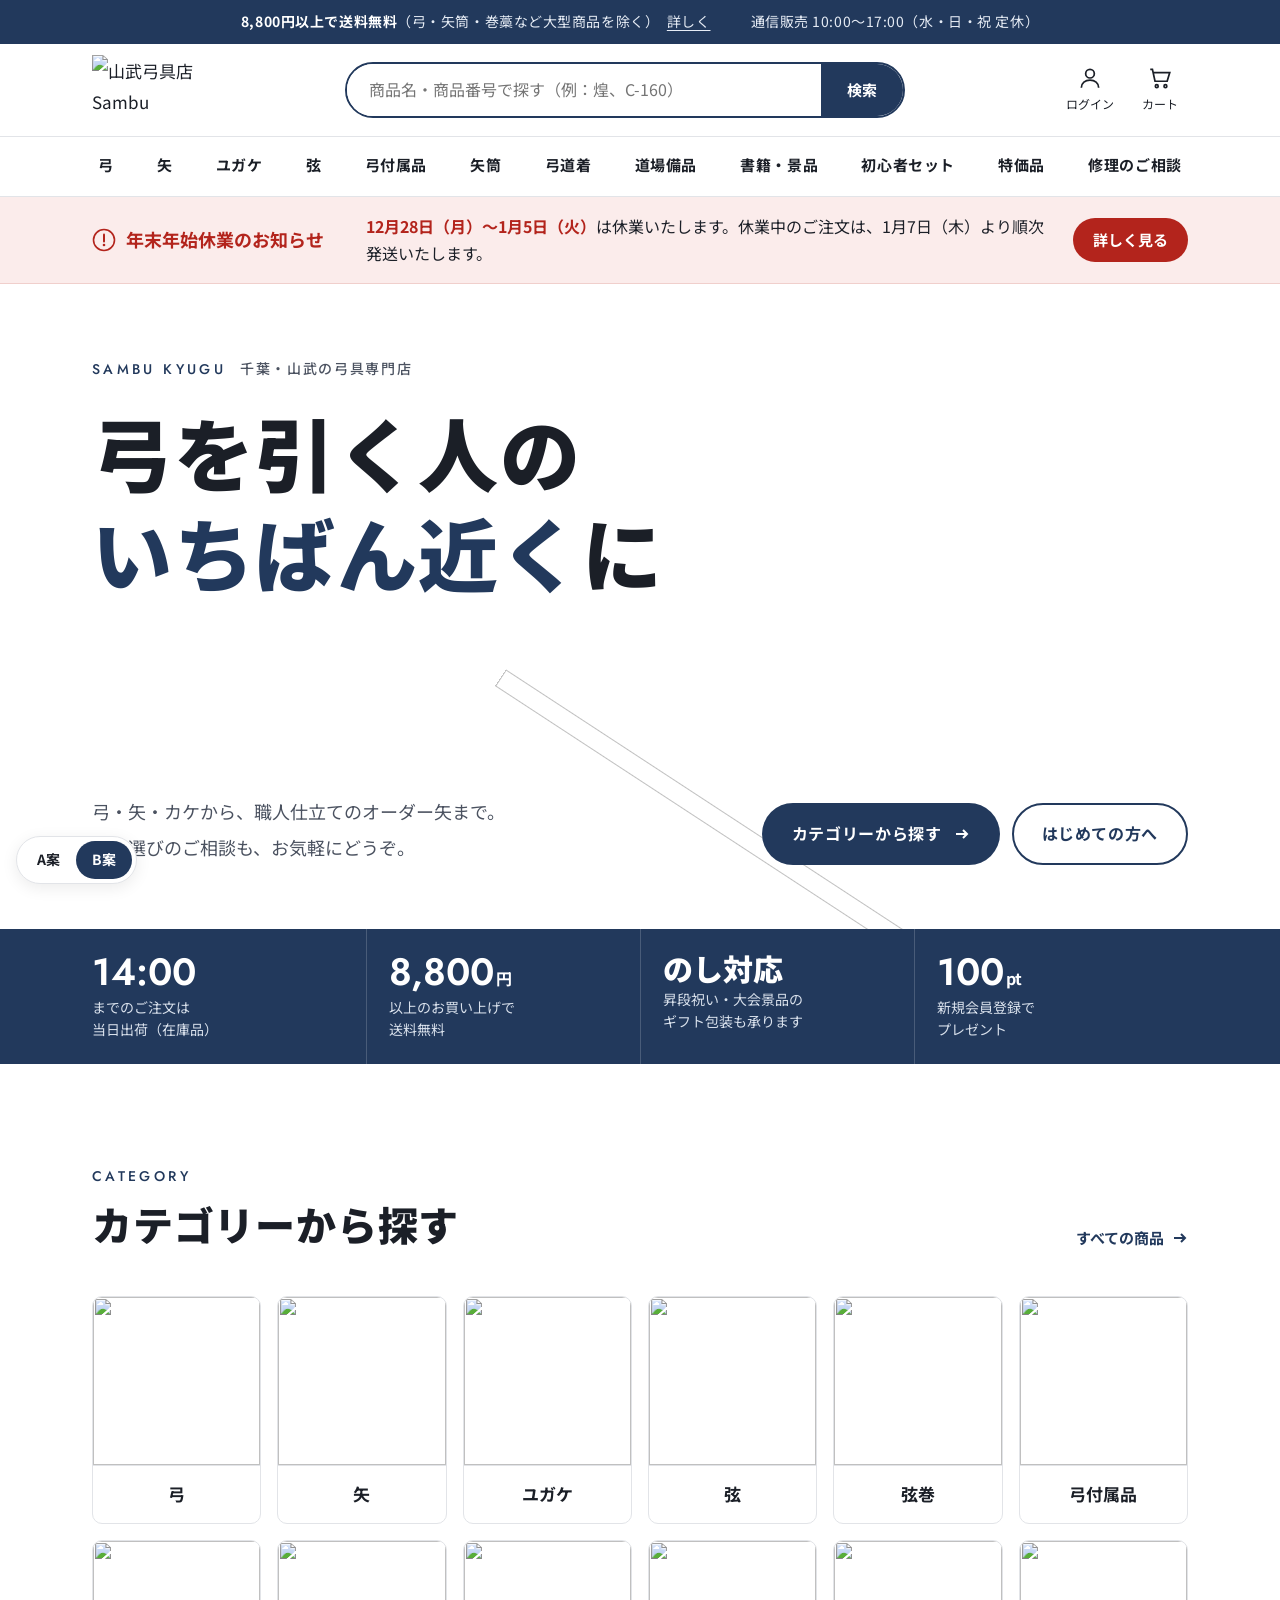
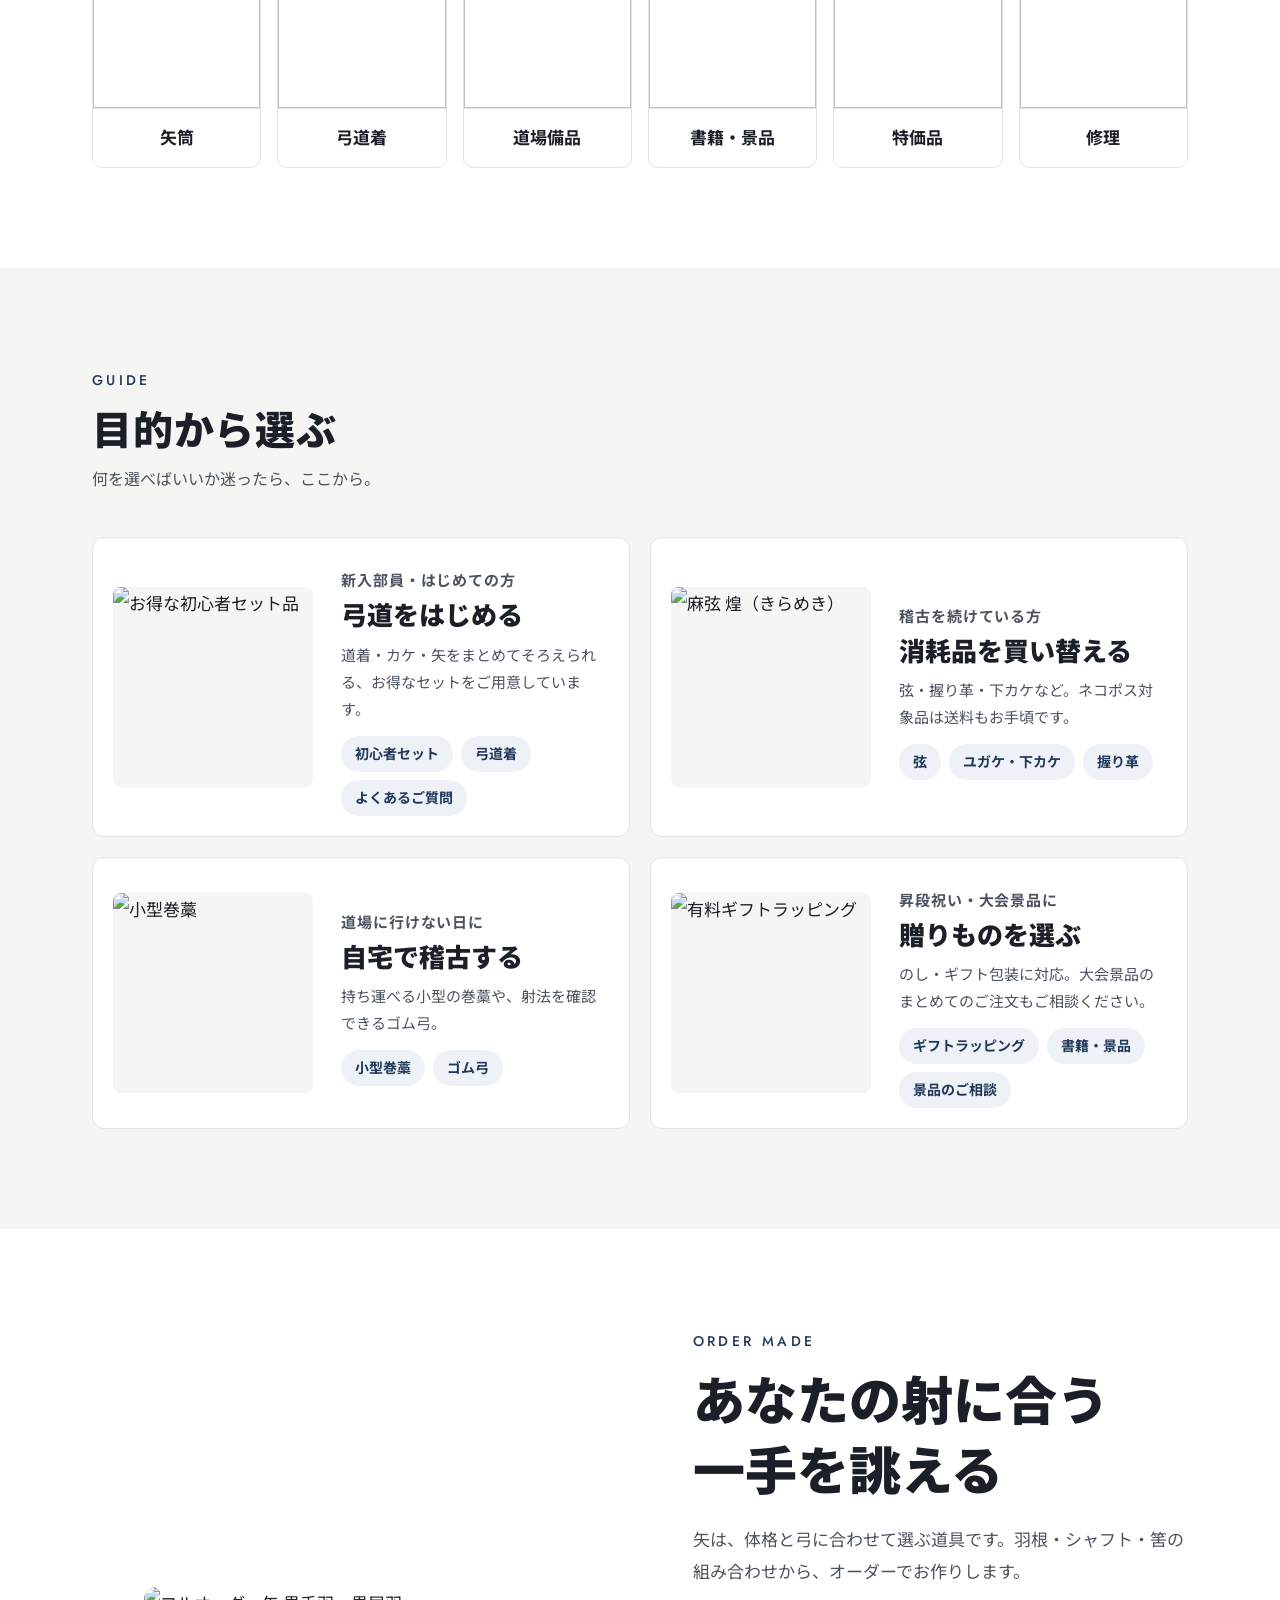
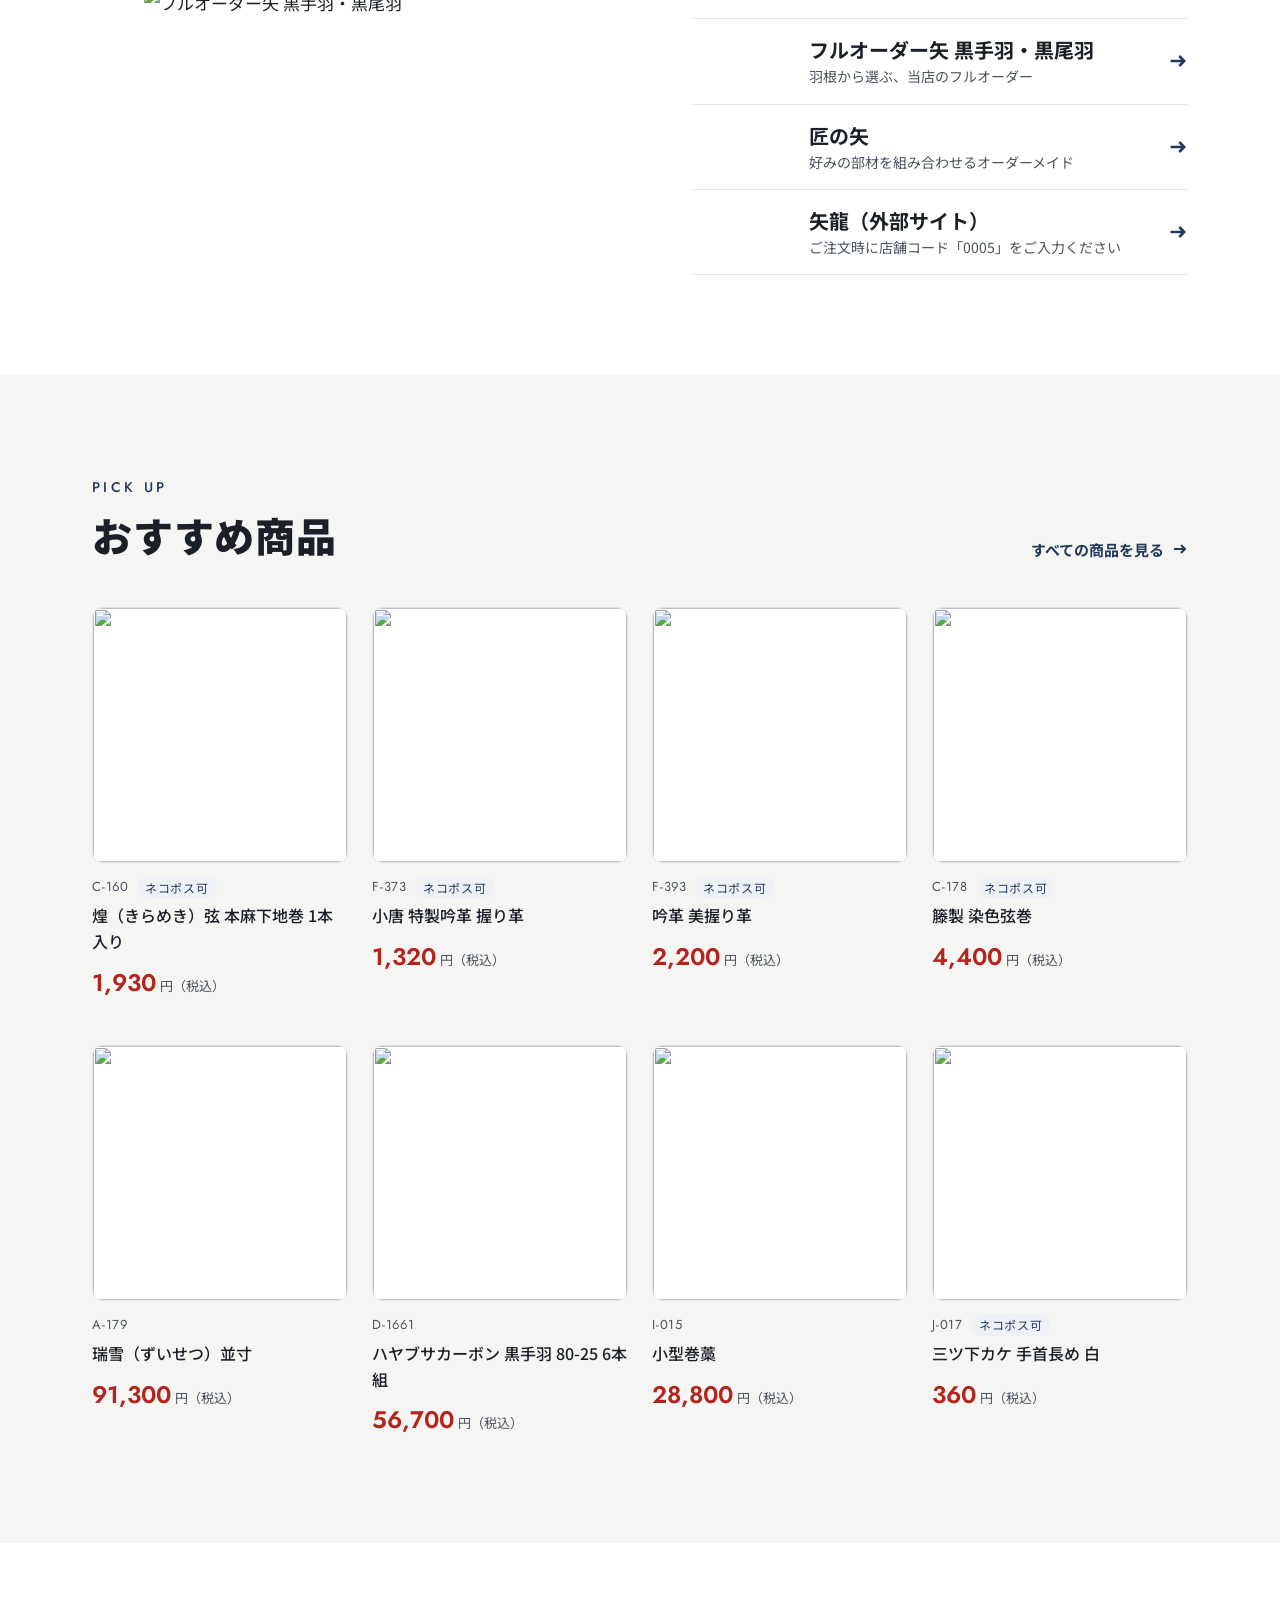
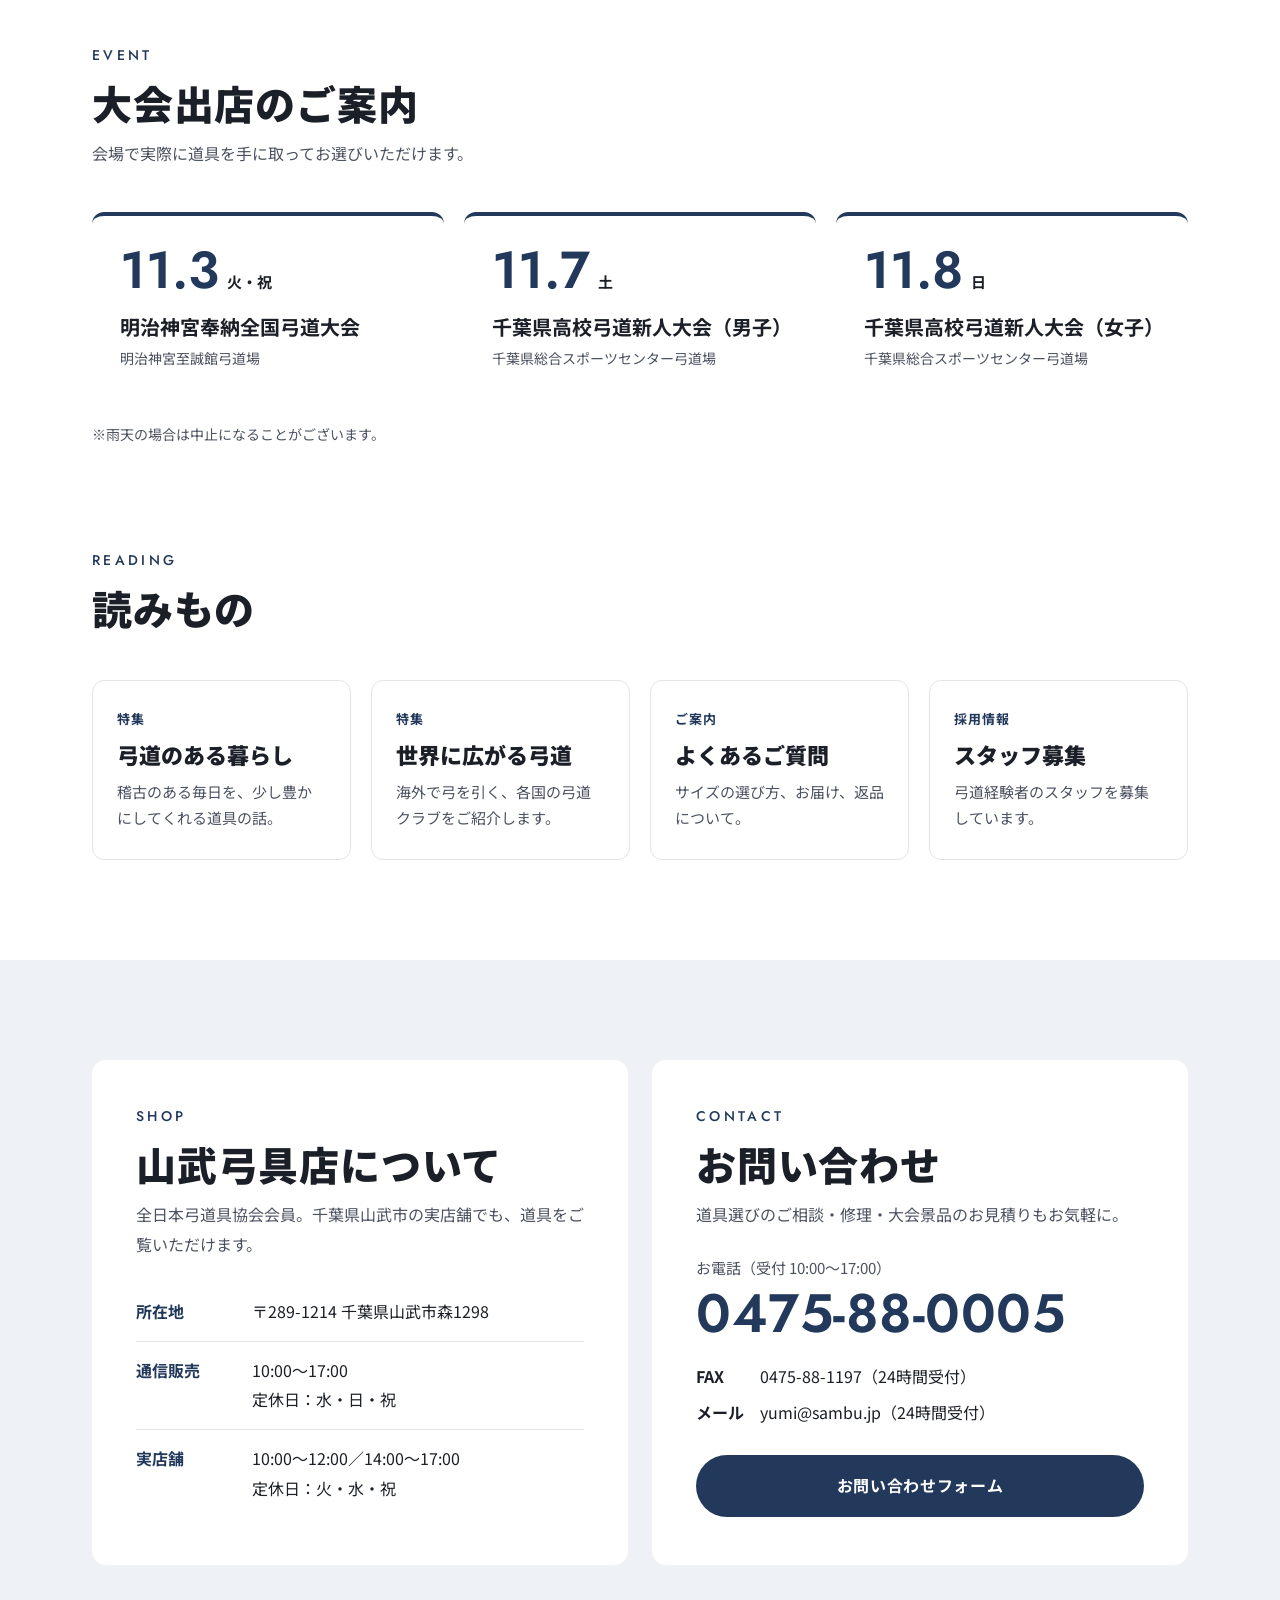
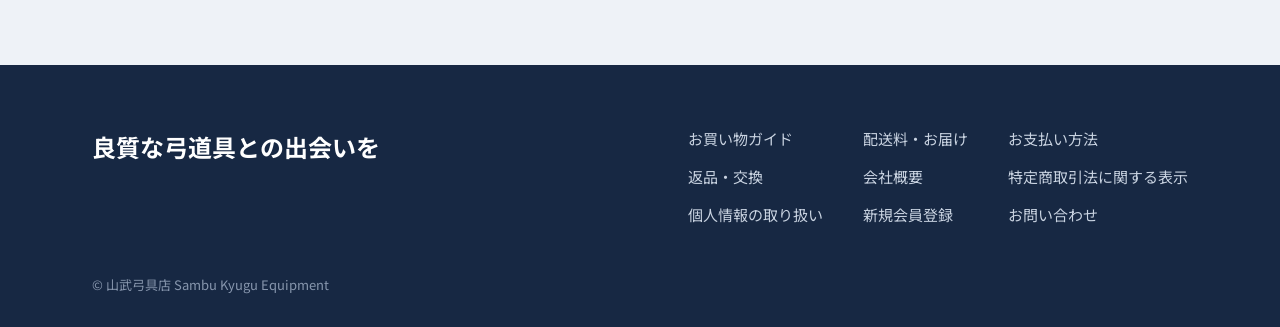
==== commit 9ea637e6: "style: A案・B案のフォントを Noto Sans JP＋Jost に統一 家具のソムリエ案件と同じ組み合わせ。見出しは Noto Sans JP 900。  Co-Authored-By: C" ====
--- a/b.html
+++ b/b.html
@@ -12,7 +12,7 @@
 -->
 <link rel="preconnect" href="https://fonts.googleapis.com">
 <link rel="preconnect" href="https://fonts.gstatic.com" crossorigin>
-<link href="https://fonts.googleapis.com/css2?family=Jost:wght@400;500;600&family=Noto+Sans+JP:wght@400;500;700&family=Zen+Kaku+Gothic+New:wght@500;700;900&display=swap" rel="stylesheet">
+<link href="https://fonts.googleapis.com/css2?family=Noto+Sans+JP:wght@400;500;700;900&family=Jost:wght@500;600;700&display=swap" rel="stylesheet">
 <style>
 :root{
   --ink:#1b1f27;
@@ -23,7 +23,7 @@
   --gray:#f5f5f3;
   --line:#e2e4e8;
   --shu:#b3241c;
-  --head:"Zen Kaku Gothic New","Noto Sans JP",sans-serif;
+  --head:"Noto Sans JP",sans-serif; /* 家具のソムリエ案件と同じ Noto Sans JP＋Jost */
   --sans:"Noto Sans JP",sans-serif;
   --num:"Jost","Noto Sans JP",sans-serif;
   --wrap:1160px;
@@ -82,7 +82,7 @@
 .fv__lead span{font-family:var(--sans);letter-spacing:.12em;color:var(--ink-soft);margin-left:14px}
 .fv__title{font-family:var(--head);font-weight:900;font-size:80px;line-height:1.25;letter-spacing:.02em;margin-top:18px}
 .fv__title em{font-style:normal;color:var(--ai)}
-.fv__band{position:relative;height:200px;margin:-56px 0 8px}
+.fv__band{position:relative;height:200px;margin:-16px 0 8px}
 .fv__fly{position:absolute;inset:0;mix-blend-mode:multiply;animation:fly 1.1s cubic-bezier(.15,.75,.25,1) .3s both}
 /* 写真は筈（羽根側）が右上・矢尻側が左下。213°回して矢尻を右へ向け、右端から画面の外へ抜けさせる */
 .fv__fly img{position:absolute;left:44vw;top:50%;width:54vw;max-width:none;transform:translateY(-50%) rotate(213.2deg)}
